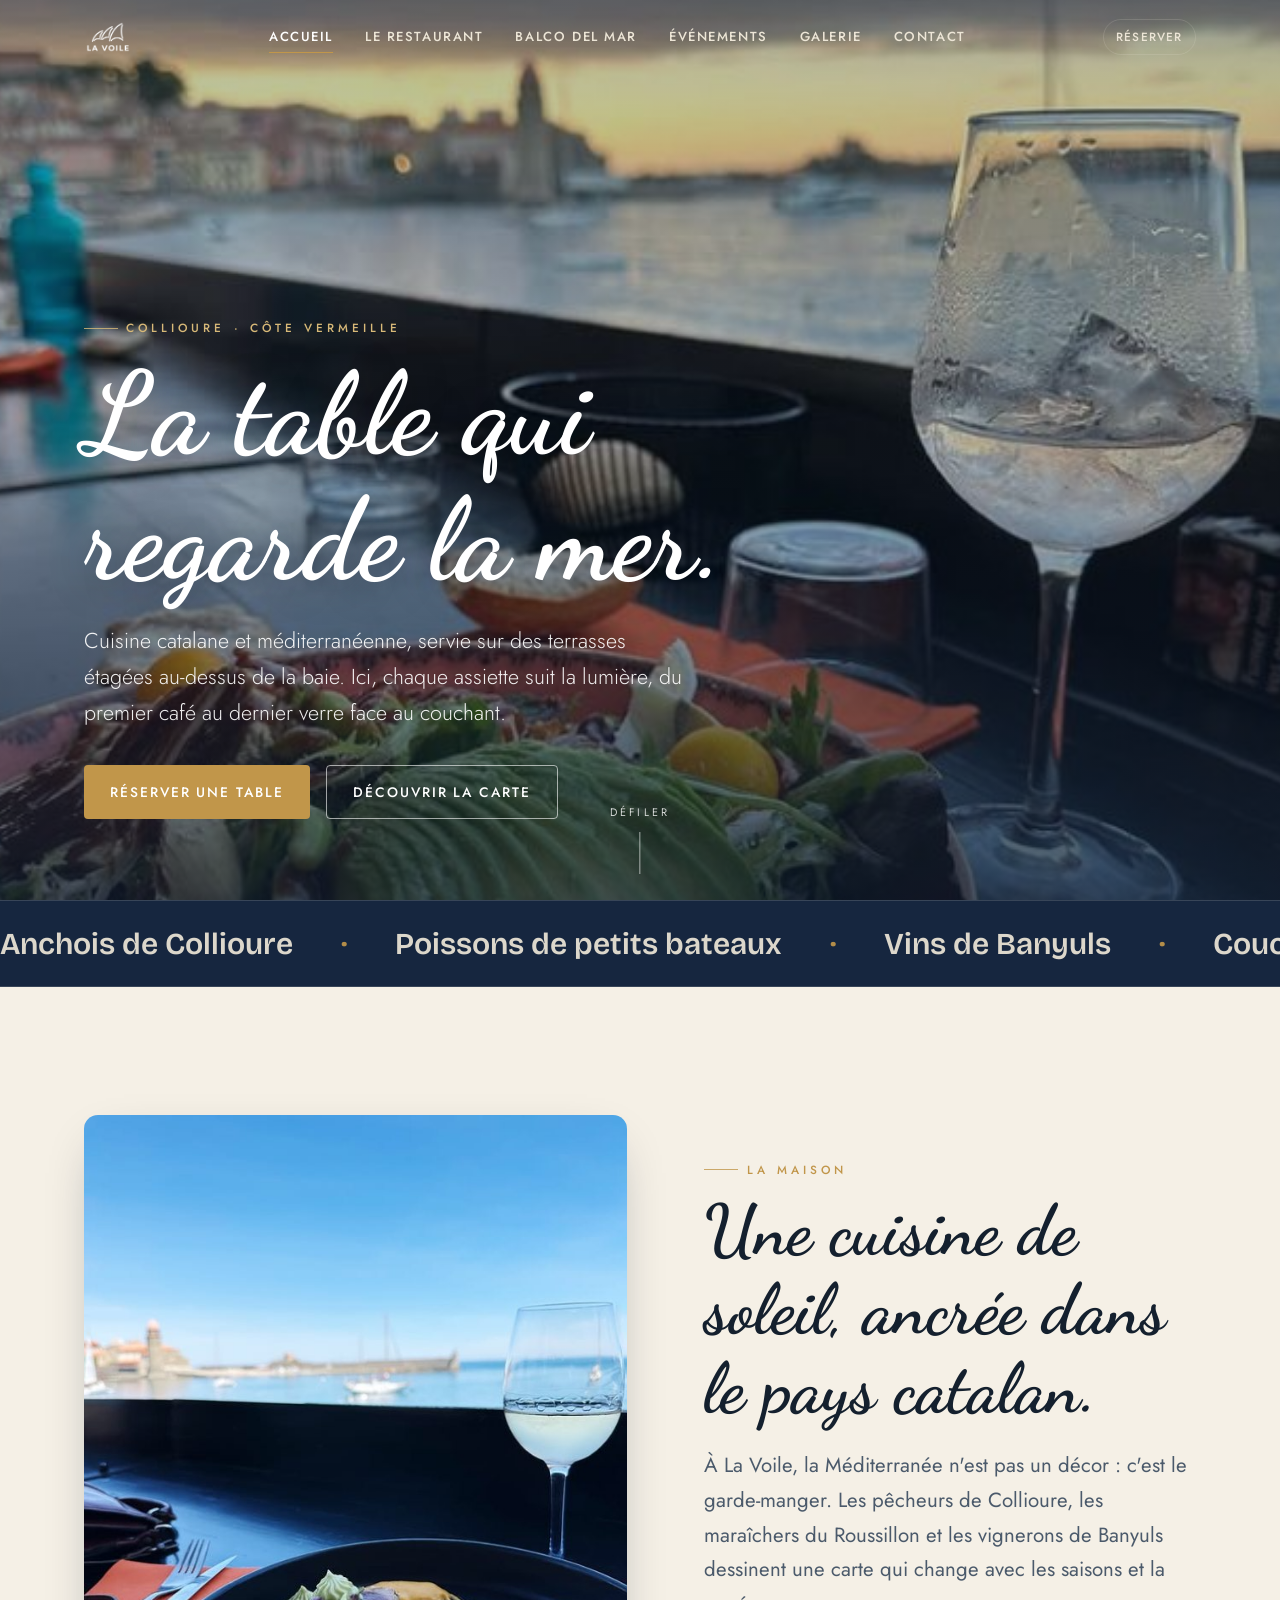
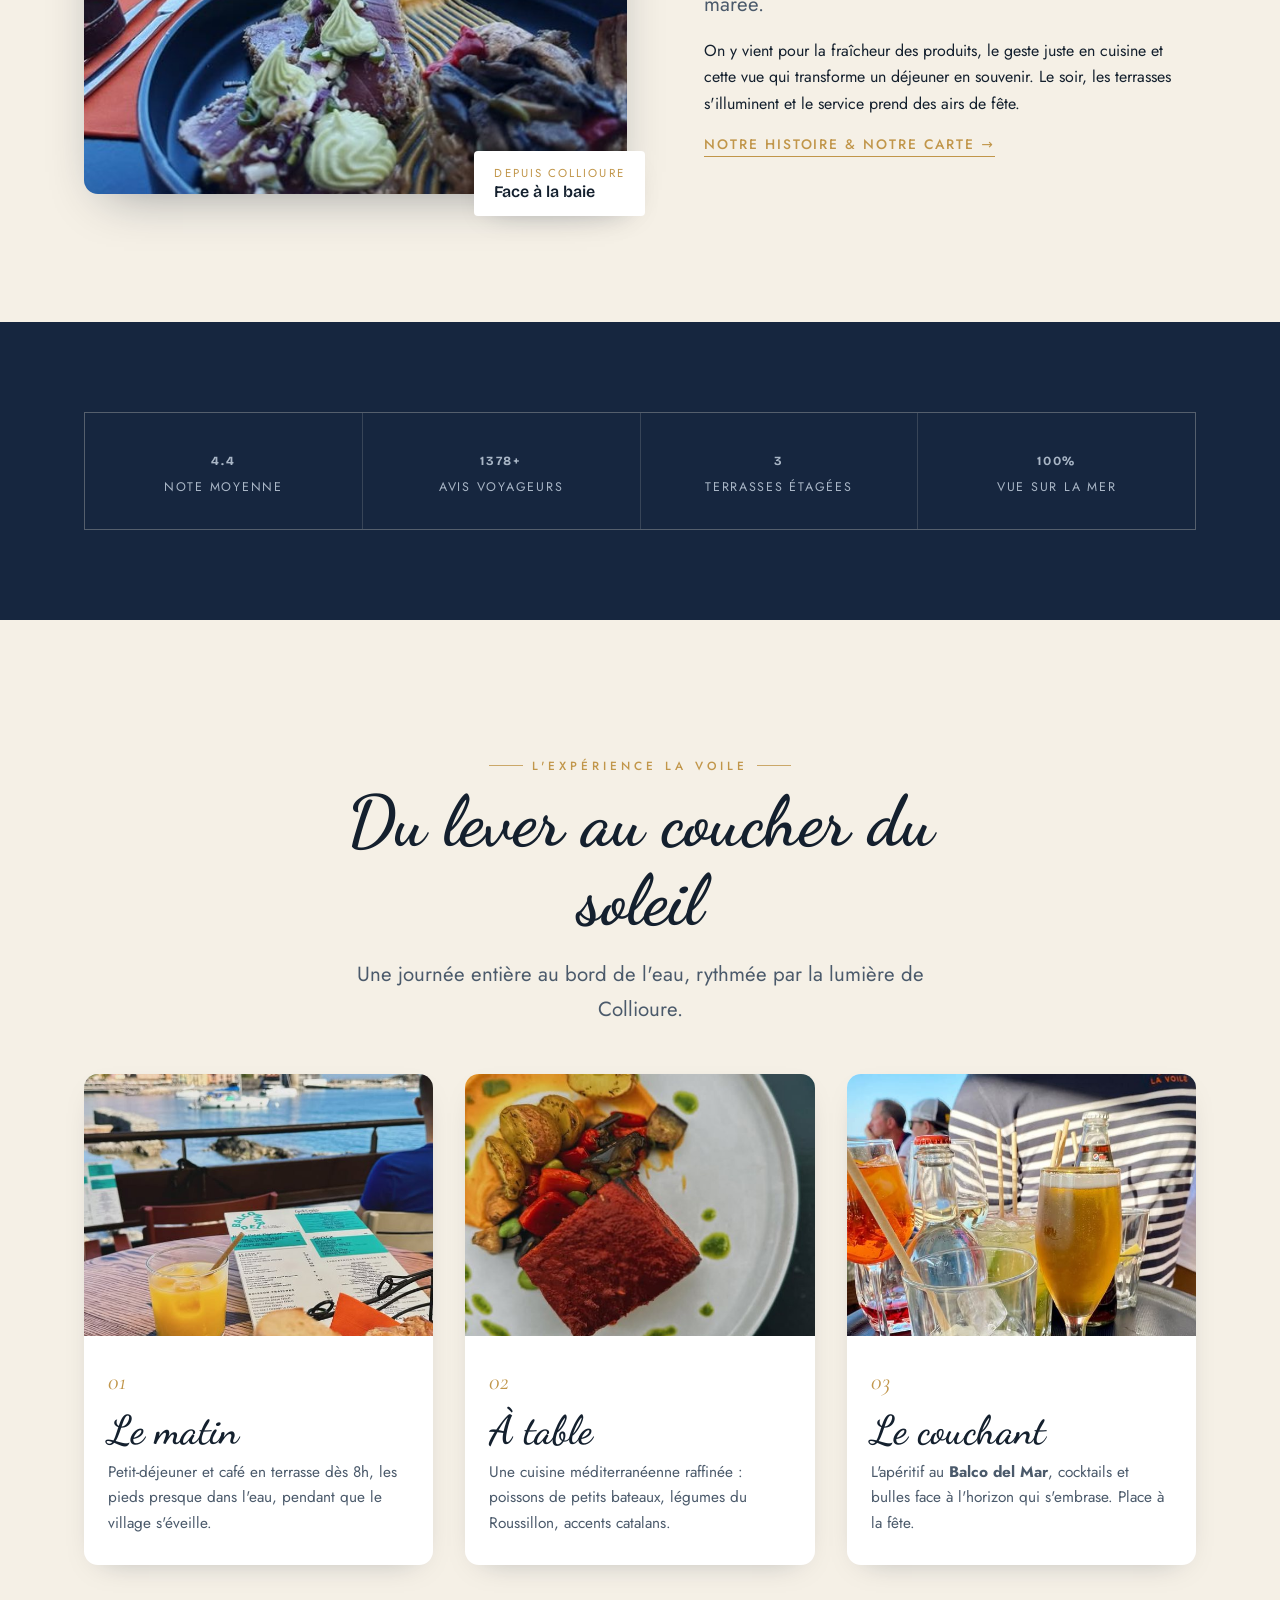
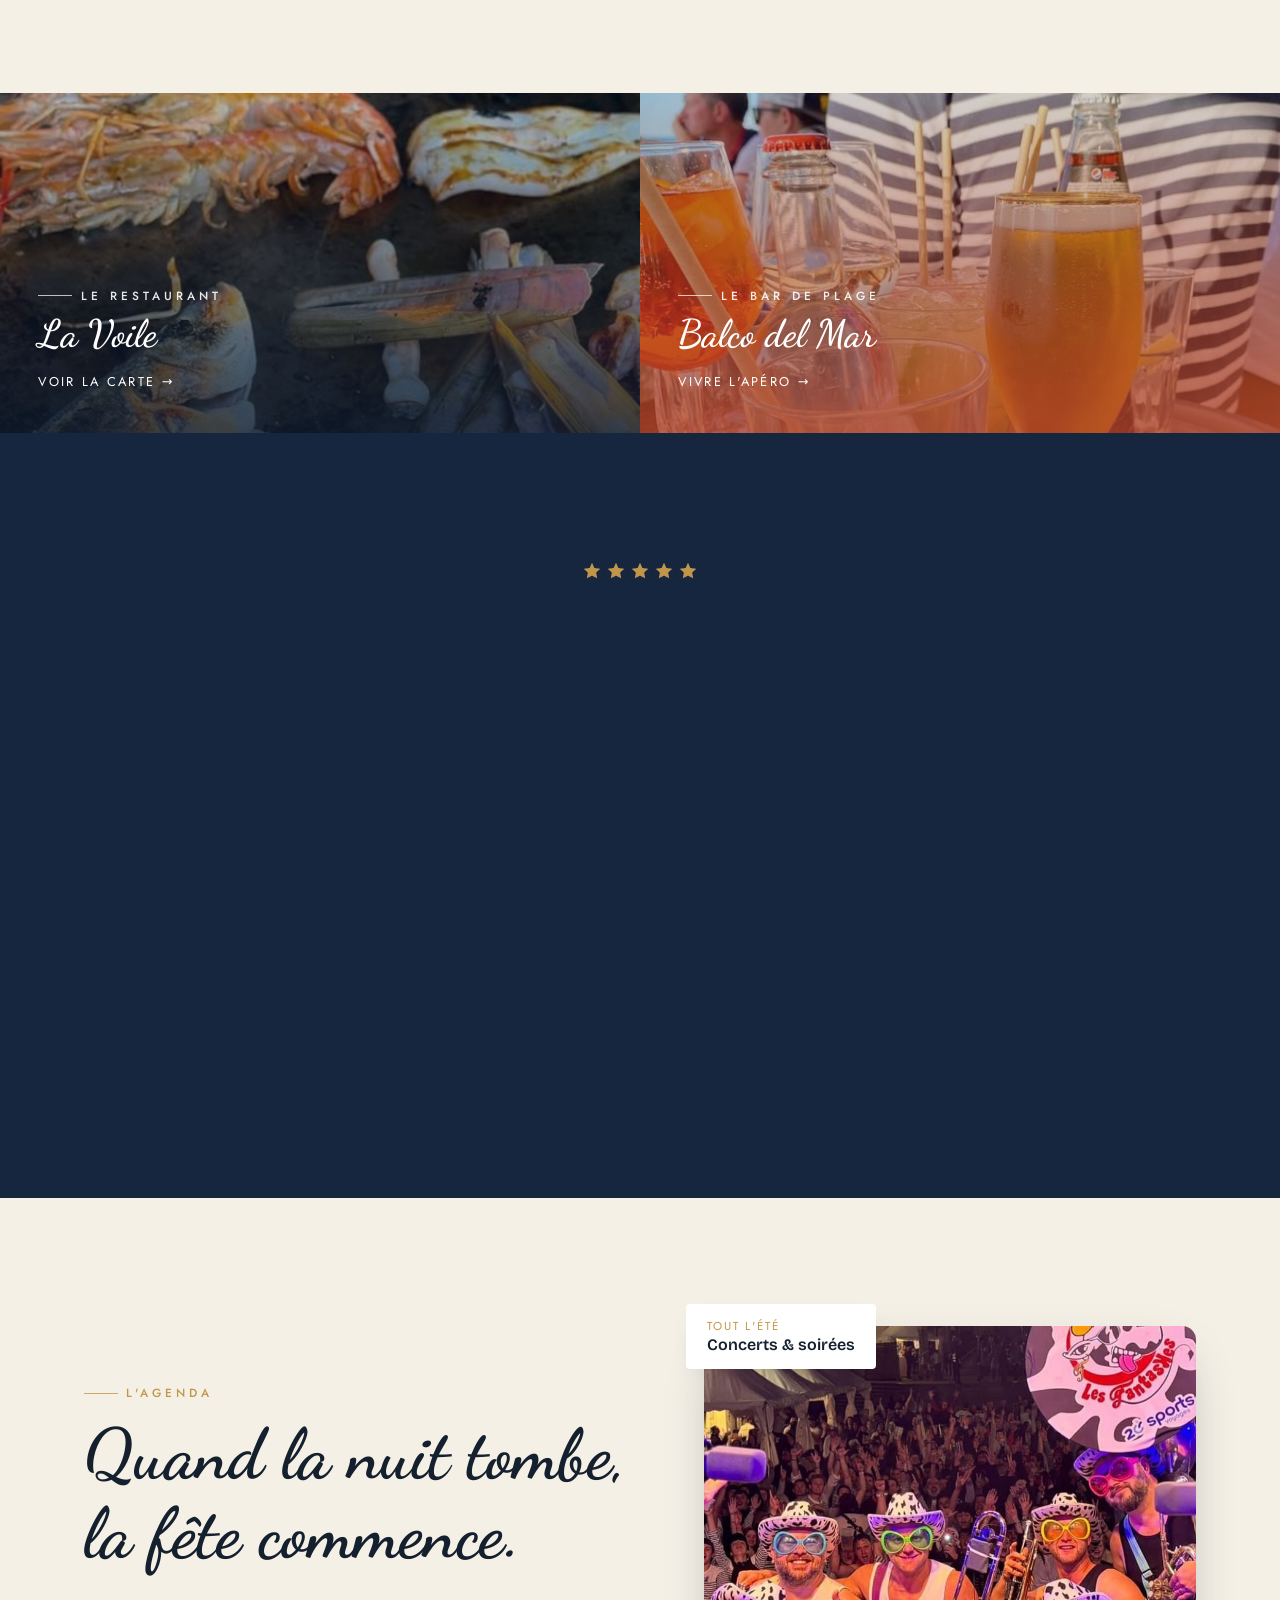
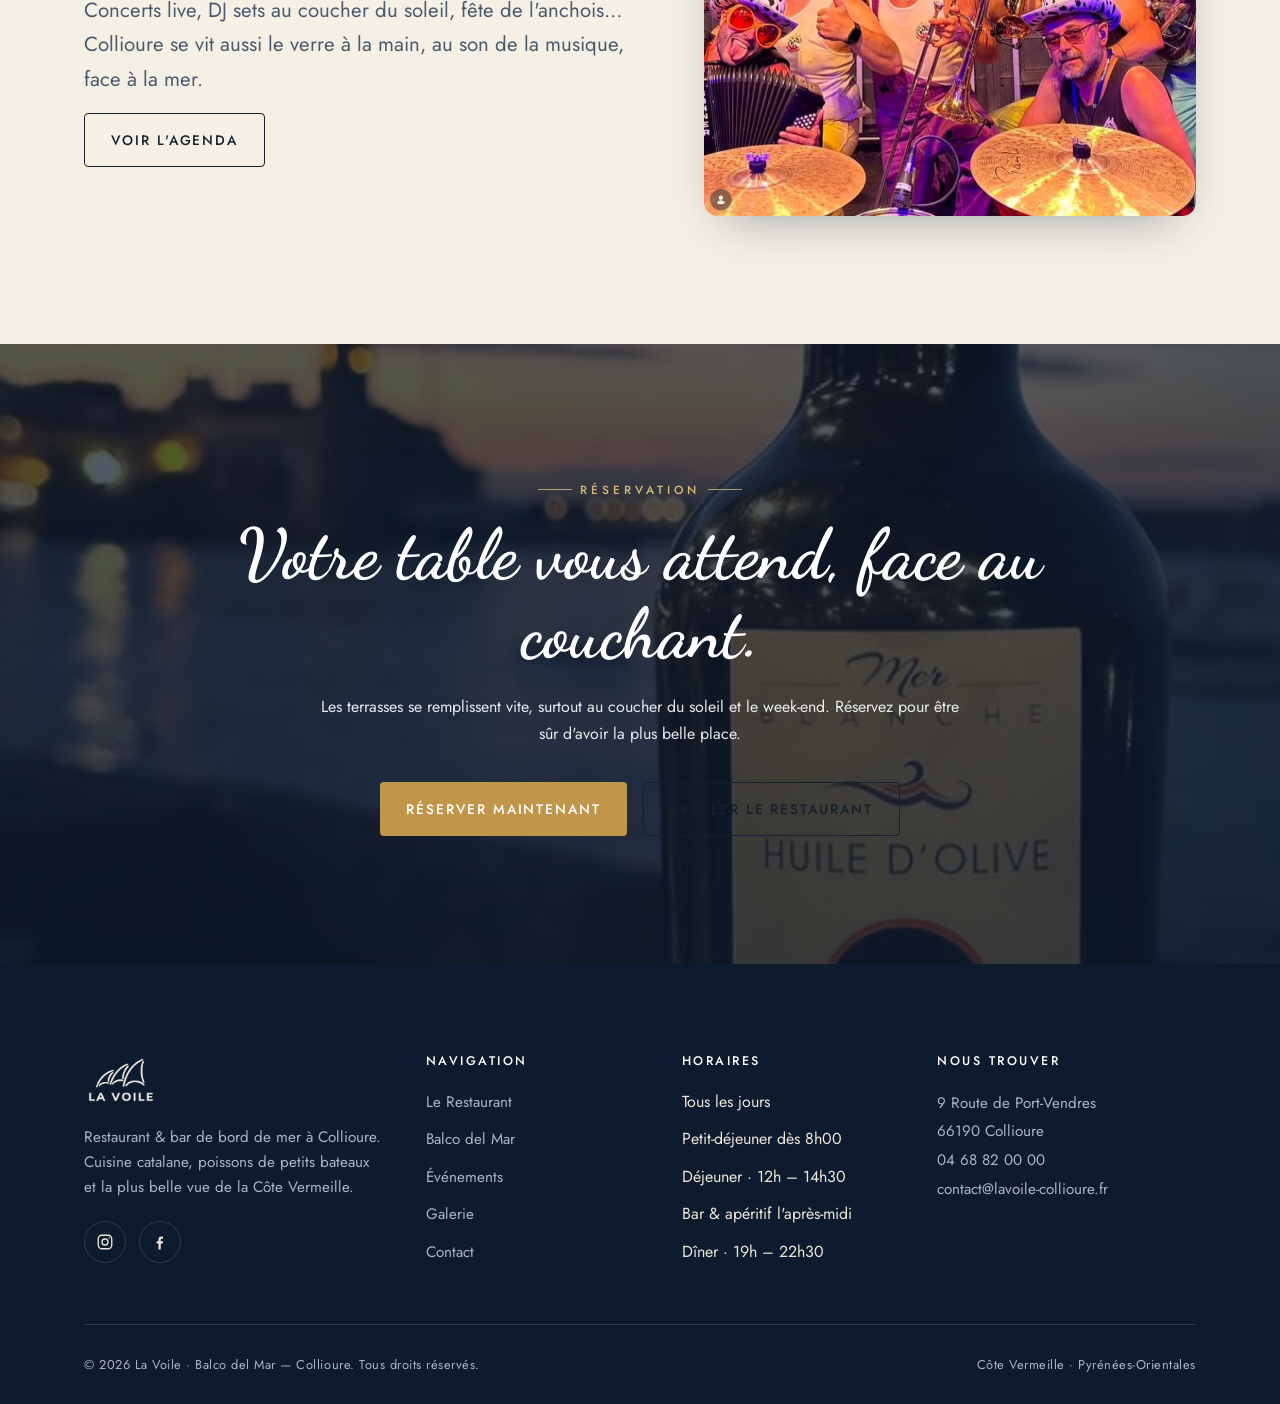
==== site/index.html @ 3c106463 "Site vitrine multipage La Voile & Balco del Mar (Collioure) 6 pages statiques (accueil, restaurant +" ====
<!DOCTYPE html>
<html lang="fr">
<head>
<meta charset="UTF-8">
<meta name="viewport" content="width=device-width, initial-scale=1">
<title>La Voile Collioure — Restaurant face à la Méditerranée | Côte Vermeille</title>
<meta name="description" content="La Voile, restaurant de bord de mer à Collioure. Cuisine catalane et méditerranéenne, poissons & fruits de mer, terrasses étagées face à la baie. Réservez votre table au coucher du soleil.">
<meta name="keywords" content="restaurant Collioure, La Voile Collioure, restaurant bord de mer Collioure, cuisine catalane, poisson Collioure, terrasse vue mer, Côte Vermeille">
<link rel="canonical" href="https://lavoile-collioure.fr/">
<meta name="theme-color" content="#16263F">
<link rel="icon" href="assets/favicon.svg" type="image/svg+xml">

<!-- Open Graph -->
<meta property="og:type" content="restaurant">
<meta property="og:locale" content="fr_FR">
<meta property="og:site_name" content="La Voile · Collioure">
<meta property="og:title" content="La Voile Collioure — Restaurant face à la Méditerranée">
<meta property="og:description" content="Cuisine catalane et méditerranéenne, terrasses étagées face à la baie de Collioure. Le bar Balco del Mar, du lever au coucher du soleil.">
<meta property="og:image" content="assets/img/coucher-soleil.jpg">
<meta name="twitter:card" content="summary_large_image">

<link rel="preconnect" href="https://fonts.googleapis.com">
<link rel="preconnect" href="https://fonts.gstatic.com" crossorigin>
<link rel="stylesheet" href="assets/css/styles.css">

<script type="application/ld+json">
{
  "@context":"https://schema.org",
  "@type":"Restaurant",
  "name":"La Voile",
  "image":"https://lavoile-collioure.fr/assets/img/coucher-soleil.jpg",
  "servesCuisine":["Catalane","Méditerranéenne","Poissons & fruits de mer"],
  "priceRange":"€€€",
  "address":{"@type":"PostalAddress","streetAddress":"9 Route de Port-Vendres","addressLocality":"Collioure","postalCode":"66190","addressCountry":"FR"},
  "geo":{"@type":"GeoCoordinates","latitude":42.5246,"longitude":3.0856},
  "url":"https://lavoile-collioure.fr/",
  "aggregateRating":{"@type":"AggregateRating","ratingValue":"4.4","reviewCount":"1378"},
  "acceptsReservations":"True"
}
</script>
</head>
<body>

<!-- ============ NAVBAR ============ -->
<header class="nav" id="nav">
  <div class="nav__inner">
    <a class="nav__brand" href="index.html" aria-label="La Voile — Accueil">
      <img src="assets/logo/lavoile-white.png" alt="La Voile Collioure">
    </a>
    <nav class="nav__menu" aria-label="Navigation principale">
      <div class="nav__links">
        <a href="index.html" aria-current="page">Accueil</a>
        <a href="restaurant.html">Le Restaurant</a>
        <a href="balco-del-mar.html">Balco del Mar</a>
        <a href="evenements.html">Événements</a>
        <a href="galerie.html">Galerie</a>
        <a href="contact.html">Contact</a>
      </div>
      <a class="nav__switch" href="contact.html">Réserver une table</a>
    </nav>
    <div class="nav__cta">
      <a class="nav__switch desktop-only" href="contact.html">Réserver</a>
      <button class="nav__burger" aria-label="Ouvrir le menu" aria-expanded="false" aria-controls="nav">
        <span></span><span></span><span></span>
      </button>
    </div>
  </div>
</header>

<main>

<!-- ============ HERO ============ -->
<section class="hero">
  <div class="hero__media">
    <img src="assets/img/coucher-soleil.jpg" alt="Table dressée face à la mer au coucher du soleil à La Voile, Collioure" fetchpriority="high">
  </div>
  <div class="hero__inner">
    <span class="overline hero__eyebrow">Collioure · Côte Vermeille</span>
    <h1>La table qui regarde&nbsp;la&nbsp;mer.</h1>
    <p class="hero__sub">Cuisine catalane et méditerranéenne, servie sur des terrasses étagées au-dessus de la baie. Ici, chaque assiette suit la lumière, du premier café au dernier verre face au couchant.</p>
    <div class="hero__actions">
      <a class="btn btn--primary" href="contact.html">Réserver une table</a>
      <a class="btn btn--ghost" href="restaurant.html">Découvrir la carte</a>
    </div>
  </div>
  <div class="hero__scroll" aria-hidden="true">Défiler<i></i></div>
</section>

<!-- ============ MARQUEE ============ -->
<div class="marquee marquee--deep" aria-hidden="true">
  <div class="marquee__track">
    <span>Anchois de Collioure</span><span>Poissons de petits bateaux</span><span>Vins de Banyuls</span><span>Coucher de soleil</span><span>Cuisine catalane</span>
    <span>Anchois de Collioure</span><span>Poissons de petits bateaux</span><span>Vins de Banyuls</span><span>Coucher de soleil</span><span>Cuisine catalane</span>
  </div>
</div>

<!-- ============ INTRO ============ -->
<section class="section">
  <div class="container split">
    <div class="split__media" data-reveal>
      <img src="assets/img/plat-vue-mer.jpg" alt="Assiette gastronomique servie en terrasse face au port de Collioure">
      <div class="tag tag--br"><small>Depuis Collioure</small>Face à la baie</div>
    </div>
    <div class="split__body" data-reveal>
      <span class="overline">La maison</span>
      <h2>Une cuisine de soleil, ancrée dans le pays catalan.</h2>
      <p class="lead">À La Voile, la Méditerranée n'est pas un décor : c'est le garde-manger. Les pêcheurs de Collioure, les maraîchers du Roussillon et les vignerons de Banyuls dessinent une carte qui change avec les saisons et la marée.</p>
      <p>On y vient pour la fraîcheur des produits, le geste juste en cuisine et cette vue qui transforme un déjeuner en souvenir. Le soir, les terrasses s'illuminent et le service prend des airs de fête.</p>
      <a class="btn btn--link mt-s" href="restaurant.html">Notre histoire &amp; notre carte →</a>
    </div>
  </div>
</section>

<!-- ============ STATS ============ -->
<section class="section section--deep" style="padding-block:clamp(48px,7vw,90px)">
  <div class="container">
    <div class="stats">
      <div class="stat" data-reveal><b><span data-count="4.4" data-suffix="">4.4</span></b><span>Note moyenne</span></div>
      <div class="stat" data-reveal="2"><b><span data-count="1378" data-suffix="+">0</span></b><span>Avis voyageurs</span></div>
      <div class="stat" data-reveal="3"><b><span data-count="3" data-suffix="">0</span></b><span>Terrasses étagées</span></div>
      <div class="stat" data-reveal="4"><b><span data-count="100" data-suffix="%">0</span></b><span>Vue sur la mer</span></div>
    </div>
  </div>
</section>

<!-- ============ EXPÉRIENCE ============ -->
<section class="section">
  <div class="container">
    <div class="section-head center" data-reveal>
      <span class="overline center">L'expérience La Voile</span>
      <h2>Du lever au coucher du soleil</h2>
      <p class="lead" style="margin-inline:auto">Une journée entière au bord de l'eau, rythmée par la lumière de Collioure.</p>
    </div>
    <div class="grid-3 mt-l">
      <article class="card" data-reveal>
        <div class="card__media"><img src="assets/img/matin-port.jpg" alt="Petit-déjeuner face au port de Collioure" loading="lazy"></div>
        <div class="card__body"><span class="card__num">01</span><h3>Le matin</h3><p>Petit-déjeuner et café en terrasse dès 8h, les pieds presque dans l'eau, pendant que le village s'éveille.</p></div>
      </article>
      <article class="card" data-reveal="2">
        <div class="card__media"><img src="assets/img/plat-signature.jpg" alt="Plat signature de La Voile, dressage gastronomique" loading="lazy"></div>
        <div class="card__body"><span class="card__num">02</span><h3>À table</h3><p>Une cuisine méditerranéenne raffinée : poissons de petits bateaux, légumes du Roussillon, accents catalans.</p></div>
      </article>
      <article class="card" data-reveal="3">
        <div class="card__media"><img src="assets/img/bar-apero.jpg" alt="Apéritif et cocktails au Balco del Mar à Collioure" loading="lazy"></div>
        <div class="card__body"><span class="card__num">03</span><h3>Le couchant</h3><p>L'apéritif au <strong>Balco del Mar</strong>, cocktails et bulles face à l'horizon qui s'embrase. Place à la fête.</p></div>
      </article>
    </div>
  </div>
</section>

<!-- ============ CROSSLINK ============ -->
<section class="crosslink" aria-label="Nos deux univers">
  <a href="restaurant.html" data-reveal>
    <img src="assets/img/poisson-grille.jpg" alt="Poissons grillés à La Voile">
    <div class="cl-body">
      <span class="overline">Le restaurant</span>
      <h3>La Voile</h3>
      <span class="go">Voir la carte →</span>
    </div>
  </a>
  <a href="balco-del-mar.html" class="balco" data-reveal="2">
    <img src="assets/img/bar-apero.jpg" alt="Le bar Balco del Mar à Collioure">
    <div class="cl-body">
      <span class="overline">Le bar de plage</span>
      <h3>Balco del Mar</h3>
      <span class="go">Vivre l'apéro →</span>
    </div>
  </a>
</section>

<!-- ============ AVIS ============ -->
<section class="section section--deep">
  <div class="container">
    <div class="stars" aria-hidden="true">
      <svg viewBox="0 0 24 24" fill="currentColor"><path d="M12 2l2.9 6.3L22 9.2l-5 4.7 1.2 6.9L12 17.6 5.8 20.8 7 13.9l-5-4.7 7.1-.9z"/></svg>
      <svg viewBox="0 0 24 24" fill="currentColor"><path d="M12 2l2.9 6.3L22 9.2l-5 4.7 1.2 6.9L12 17.6 5.8 20.8 7 13.9l-5-4.7 7.1-.9z"/></svg>
      <svg viewBox="0 0 24 24" fill="currentColor"><path d="M12 2l2.9 6.3L22 9.2l-5 4.7 1.2 6.9L12 17.6 5.8 20.8 7 13.9l-5-4.7 7.1-.9z"/></svg>
      <svg viewBox="0 0 24 24" fill="currentColor"><path d="M12 2l2.9 6.3L22 9.2l-5 4.7 1.2 6.9L12 17.6 5.8 20.8 7 13.9l-5-4.7 7.1-.9z"/></svg>
      <svg viewBox="0 0 24 24" fill="currentColor"><path d="M12 2l2.9 6.3L22 9.2l-5 4.7 1.2 6.9L12 17.6 5.8 20.8 7 13.9l-5-4.7 7.1-.9z"/></svg>
    </div>
    <blockquote class="quote" data-reveal>
      <p>« L'une des plus belles vues de Collioure, et une assiette à la hauteur du panorama. »</p>
      <cite>Avis voyageurs · 4,4 / 5</cite>
    </blockquote>
  </div>
</section>

<!-- ============ ÉVÉNEMENTS TEASER ============ -->
<section class="section">
  <div class="container split split--reverse">
    <div class="split__media" data-reveal>
      <img src="assets/img/concert.jpg" alt="Concert et soirée festive à La Voile, Collioure">
      <div class="tag tag--tl"><small>Tout l'été</small>Concerts &amp; soirées</div>
    </div>
    <div class="split__body" data-reveal>
      <span class="overline">L'agenda</span>
      <h2>Quand la nuit tombe, la fête commence.</h2>
      <p class="lead">Concerts live, DJ sets au coucher du soleil, fête de l'anchois… Collioure se vit aussi le verre à la main, au son de la musique, face à la mer.</p>
      <a class="btn btn--ghost mt-s" href="evenements.html">Voir l'agenda</a>
    </div>
  </div>
</section>

<!-- ============ CTA BAND ============ -->
<section class="section cta-band">
  <div class="cta-band__media"><img src="assets/img/huile-olive.jpg" alt="Coucher de soleil sur Collioure"></div>
  <div class="container">
    <span class="overline center" style="color:var(--gold-soft)">Réservation</span>
    <h2>Votre table vous attend, face au couchant.</h2>
    <p>Les terrasses se remplissent vite, surtout au coucher du soleil et le week-end. Réservez pour être sûr d'avoir la plus belle place.</p>
    <div class="hero__actions">
      <a class="btn btn--primary" href="contact.html">Réserver maintenant</a>
      <a class="btn btn--ghost" href="tel:+33468820000">Appeler le restaurant</a>
    </div>
  </div>
</section>

</main>

<!-- ============ FOOTER ============ -->
<footer class="footer">
  <div class="container">
    <div class="footer__top">
      <div class="footer__brand">
        <img src="assets/logo/lavoile-cream.png" alt="La Voile Collioure">
        <p>Restaurant &amp; bar de bord de mer à Collioure. Cuisine catalane, poissons de petits bateaux et la plus belle vue de la Côte Vermeille.</p>
        <div class="footer__social">
          <a href="https://www.instagram.com/lavoilebdm/" target="_blank" rel="noopener" aria-label="Instagram">
            <svg viewBox="0 0 24 24" fill="none" stroke="currentColor" stroke-width="1.8"><rect x="3" y="3" width="18" height="18" rx="5"/><circle cx="12" cy="12" r="4"/><circle cx="17.5" cy="6.5" r="1" fill="currentColor" stroke="none"/></svg>
          </a>
          <a href="https://www.facebook.com/lavoileduneptune/" target="_blank" rel="noopener" aria-label="Facebook">
            <svg viewBox="0 0 24 24" fill="currentColor"><path d="M13 22v-8h2.7l.4-3H13V9c0-.9.3-1.5 1.6-1.5H16V4.9c-.3 0-1.2-.1-2.3-.1-2.3 0-3.7 1.4-3.7 3.9V11H7.5v3H10v8z"/></svg>
          </a>
        </div>
      </div>
      <div>
        <h4>Navigation</h4>
        <ul>
          <li><a href="restaurant.html">Le Restaurant</a></li>
          <li><a href="balco-del-mar.html">Balco del Mar</a></li>
          <li><a href="evenements.html">Événements</a></li>
          <li><a href="galerie.html">Galerie</a></li>
          <li><a href="contact.html">Contact</a></li>
        </ul>
      </div>
      <div>
        <h4>Horaires</h4>
        <ul>
          <li>Tous les jours</li>
          <li>Petit-déjeuner dès 8h00</li>
          <li>Déjeuner · 12h – 14h30</li>
          <li>Bar &amp; apéritif l'après-midi</li>
          <li>Dîner · 19h – 22h30</li>
        </ul>
      </div>
      <div>
        <h4>Nous trouver</h4>
        <address>
          9 Route de Port-Vendres<br>66190 Collioure<br>
          <a href="tel:+33468820000">04 68 82 00 00</a><br>
          <a href="mailto:contact@lavoile-collioure.fr">contact@lavoile-collioure.fr</a>
        </address>
      </div>
    </div>
    <div class="footer__bottom">
      <span>© <span data-year>2026</span> La Voile · Balco del Mar — Collioure. Tous droits réservés.</span>
      <span>Côte Vermeille · Pyrénées-Orientales</span>
    </div>
  </div>
</footer>

<script src="assets/js/main.js" defer></script>
</body>
</html>
---- site/assets/css/styles.css ----
/* =====================================================================
   LA VOILE · BALCO DEL MAR — Collioure
   Système de design partagé — deux univers cohérents
   ===================================================================== */

@import url('https://fonts.googleapis.com/css2?family=Bricolage+Grotesque:opsz,wght@12..96,500;12..96,600;12..96,700&family=Cormorant+Garamond:ital,wght@0,500;0,600;1,500;1,600&family=Dancing+Script:wght@500;600;700&family=Jost:wght@300;400;500;600&family=Kaushan+Script&display=swap');

/* ---------- Tokens : LA VOILE (par défaut, restaurant) ---------- */
:root{
  --navy-900:#0E1B2E;
  --navy-800:#13243B;
  --navy:#16263F;
  --navy-700:#1E3357;
  --sea:#3E6E8E;
  --cream:#F5F0E6;
  --cream-2:#EFE7D6;
  --sand:#E3D6BD;
  --gold:#C1964A;
  --gold-soft:#D8B978;
  --ink:#14202E;

  /* rôles sémantiques */
  --bg:var(--cream);
  --bg-deep:var(--navy);
  --surface:#FFFFFF;
  --text:var(--ink);
  --text-soft:#4B5A6B;
  --text-on-deep:#EDE6D7;
  --text-on-deep-soft:#A9B6C6;
  --accent:var(--gold);
  --accent-2:var(--sea);
  --line:rgba(20,32,46,.14);
  --line-on-deep:rgba(237,230,215,.16);

  --hero-overlay:linear-gradient(180deg,rgba(14,27,46,.30) 0%,rgba(14,27,46,.18) 35%,rgba(14,27,46,.72) 100%);

  /* type */
  --display:'Bricolage Grotesque',system-ui,sans-serif;
  --serif:'Cormorant Garamond',Georgia,serif;
  --sans:'Jost',system-ui,sans-serif;
  --heading:'Dancing Script','Segoe Script',cursive; /* titres manuscrits — La Voile */

  /* layout */
  --maxw:1240px;
  --gut:clamp(20px,5vw,64px);
  --radius:4px;
  --radius-lg:14px;
  --shadow:0 18px 50px -22px rgba(14,27,46,.45);
  --shadow-soft:0 10px 30px -18px rgba(14,27,46,.35);
  --ease:cubic-bezier(.22,.61,.36,1);
  --nav-h:74px;
}

/* ---------- Tokens : BALCO DEL MAR (bar, festif) ---------- */
[data-univers="balco"]{
  --plum-900:#1F1224;
  --plum:#2B1A30;
  --plum-700:#3A2140;
  --terra:#B0432A;
  --coral:#E07A4B;
  --amber:#F2A65A;
  --vermilion:#D7402B;
  --teal:#1F5C5C;
  --bal-cream:#F6ECDD;

  --bg:var(--bal-cream);
  --bg-deep:var(--plum);
  --surface:#FFFFFF;
  --text:#2A1A20;
  --text-soft:#6E4D45;
  --text-on-deep:#F6E7D6;
  --text-on-deep-soft:#D9B49E;
  --accent:var(--vermilion);
  --accent-2:var(--amber);
  --line:rgba(42,26,32,.14);
  --line-on-deep:rgba(246,231,214,.18);
  --hero-overlay:linear-gradient(180deg,rgba(31,18,36,.22) 0%,rgba(176,67,42,.20) 45%,rgba(31,18,36,.80) 100%);
  --shadow:0 18px 50px -22px rgba(31,18,36,.5);
  --gold:var(--amber);
  --heading:'Kaushan Script','Segoe Script',cursive; /* titres manuscrits festifs — Balco del Mar */
}

/* ---------- Reset ---------- */
*,*::before,*::after{box-sizing:border-box;margin:0;padding:0}
html{scroll-behavior:smooth;-webkit-text-size-adjust:100%}
@media (prefers-reduced-motion:reduce){html{scroll-behavior:auto}}
body{
  font-family:var(--sans);
  font-weight:400;
  color:var(--text);
  background:var(--bg);
  line-height:1.65;
  font-size:16px;
  overflow-x:clip; /* empêche le débordement horizontal sans transformer le body en conteneur de scroll */
  -webkit-font-smoothing:antialiased;
  text-rendering:optimizeLegibility;
}
img{display:block;max-width:100%;height:auto}
a{color:inherit;text-decoration:none}
button{font:inherit;cursor:pointer;border:none;background:none;color:inherit}
ul{list-style:none}
:focus-visible{outline:2.5px solid var(--accent);outline-offset:3px;border-radius:3px}

/* ---------- Typographie ---------- */
h1,h2,h3,h4{color:var(--text)}
/* Titres manuscrits — La Voile (Dancing Script) / Balco (Kaushan Script) */
h1,h2,h3{font-family:var(--heading);font-weight:700;line-height:1.1;letter-spacing:0}
h1{font-size:clamp(3.1rem,9vw,7.2rem)}
h2{font-size:clamp(2.4rem,6vw,4.4rem);line-height:1.12}
h3{font-size:clamp(1.7rem,3.2vw,2.5rem);font-weight:600}
/* Sous-titres / noms de plats : typo nette pour la lisibilité */
h4{font-family:var(--display);font-weight:600;letter-spacing:0;line-height:1.25;font-size:1.12rem}
p{max-width:64ch}
.serif{font-family:var(--serif);font-style:italic;font-weight:500}

.overline{
  font-family:var(--sans);font-weight:500;font-size:.74rem;
  letter-spacing:.34em;text-transform:uppercase;color:var(--accent);
  display:inline-flex;align-items:center;gap:.7em;
}
.overline::before{content:"";width:34px;height:1px;background:currentColor;opacity:.8}
.overline.center::after{content:"";width:34px;height:1px;background:currentColor;opacity:.8}
.overline.center{justify-content:center}

.lead{font-size:clamp(1.05rem,1.6vw,1.3rem);color:var(--text-soft);line-height:1.7;max-width:60ch}

/* ---------- Layout ---------- */
.container{max-width:var(--maxw);margin-inline:auto;padding-inline:var(--gut)}
.section{padding-block:clamp(64px,10vw,140px)}
.section--deep{background:var(--bg-deep);color:var(--text-on-deep)}
.section--deep h1,.section--deep h2,.section--deep h3,.section--deep h4{color:var(--text-on-deep)}
.section--deep .lead{color:var(--text-on-deep-soft)}
.section-head{max-width:62ch}
.section-head.center{margin-inline:auto;text-align:center}
.section-head h2{margin:.5rem 0 1rem}

/* ---------- Boutons ---------- */
.btn{
  display:inline-flex;align-items:center;gap:.6em;
  font-family:var(--sans);font-weight:500;font-size:.86rem;
  letter-spacing:.14em;text-transform:uppercase;
  padding:1.05em 1.9em;border-radius:var(--radius);
  transition:transform .35s var(--ease),background .35s var(--ease),color .35s var(--ease),box-shadow .35s var(--ease);
  min-height:48px;position:relative;
}
.btn svg{width:1.05em;height:1.05em}
.btn--primary{background:var(--accent);color:#fff}
[data-univers="balco"] .btn--primary{color:#fff}
.btn--primary:hover{transform:translateY(-3px);box-shadow:var(--shadow-soft)}
.btn--ghost{border:1px solid currentColor;color:var(--text)}
.btn--ghost:hover{background:var(--text);color:var(--bg)}
.btn--on-deep{border:1px solid var(--line-on-deep);color:var(--text-on-deep)}
.btn--on-deep:hover{background:var(--accent);border-color:var(--accent);color:#fff;transform:translateY(-3px)}
.btn--link{padding:0;min-height:0;border-bottom:1px solid currentColor;border-radius:0;color:var(--accent)}
.btn--link:hover{gap:1em}

/* =====================================================================
   NAVBAR
   ===================================================================== */
.nav{
  position:fixed;inset:0 0 auto 0;z-index:100;height:var(--nav-h);
  display:flex;align-items:center;
  transition:background .4s var(--ease),box-shadow .4s var(--ease),height .4s var(--ease);
}
.nav__inner{width:100%;max-width:var(--maxw);margin-inline:auto;padding-inline:var(--gut);
  display:flex;align-items:center;justify-content:space-between;gap:1rem}
.nav__brand{display:flex;align-items:center;gap:.7rem}
.nav__brand img{height:34px;width:auto;transition:height .4s var(--ease)}
.nav__links{display:flex;align-items:center;gap:2rem}
.nav__links a{
  font-size:.82rem;letter-spacing:.12em;text-transform:uppercase;font-weight:500;
  color:var(--text-on-deep);position:relative;padding:.4em 0;transition:color .3s;
}
.nav__links a::after{content:"";position:absolute;left:0;bottom:0;height:1.5px;width:0;background:var(--accent);transition:width .35s var(--ease)}
.nav__links a:hover::after,.nav__links a[aria-current="page"]::after{width:100%}
.nav__links a[aria-current="page"]{color:#fff}
/* le bouton réserver à l'intérieur du menu n'est destiné qu'au mobile */
.nav__menu > .nav__switch{display:none}
.nav__cta{display:flex;align-items:center;gap:1.2rem}
.nav__switch{
  font-size:.74rem;letter-spacing:.1em;text-transform:uppercase;font-weight:500;
  border:1px solid var(--line-on-deep);padding:.6em 1.05em;border-radius:40px;color:var(--text-on-deep);
  transition:all .35s var(--ease);white-space:nowrap;
}
.nav__switch:hover{background:var(--accent);border-color:var(--accent);color:#fff}

/* état "scrolled" */
.nav.is-solid{height:64px;background:var(--bg-deep);box-shadow:0 10px 30px -20px rgba(0,0,0,.6)}
.nav.is-solid .nav__brand img{height:30px}

/* burger */
.nav__burger{display:none;width:46px;height:46px;flex-direction:column;justify-content:center;gap:5px;align-items:center}
.nav__burger span{display:block;width:24px;height:2px;background:var(--text-on-deep);transition:.35s var(--ease)}
.nav.is-open .nav__burger span:nth-child(1){transform:translateY(7px) rotate(45deg)}
.nav.is-open .nav__burger span:nth-child(2){opacity:0}
.nav.is-open .nav__burger span:nth-child(3){transform:translateY(-7px) rotate(-45deg)}

@media (max-width:920px){
  .nav__switch.desktop-only{display:none}
  .nav__burger{display:flex}
  .nav__menu{
    position:fixed;inset:0;z-index:99;background:var(--bg-deep);
    display:flex;flex-direction:column;justify-content:center;align-items:center;gap:1.6rem;
    opacity:0;visibility:hidden;transition:opacity .4s var(--ease),visibility .4s;
    padding:var(--nav-h) var(--gut) 0;
  }
  .nav.is-open .nav__menu{opacity:1;visibility:visible}
  .nav__menu .nav__links{display:flex;flex-direction:column;gap:1.6rem;text-align:center}
  .nav__menu .nav__links a{font-size:1.5rem;font-family:var(--display);letter-spacing:0;text-transform:none}
  .nav__menu .nav__switch{display:inline-block;margin-top:1rem;font-size:.9rem}
}

/* =====================================================================
   HERO
   ===================================================================== */
.hero{position:relative;min-height:100svh;display:flex;align-items:flex-end;overflow:hidden;color:#fff}
.hero__media{position:absolute;inset:0;z-index:-2}
.hero__media img{width:100%;height:100%;object-fit:cover;object-position:center 40%}
.hero__media::after{content:"";position:absolute;inset:0;background:var(--hero-overlay)}
.hero__inner{width:100%;max-width:var(--maxw);margin-inline:auto;padding:0 var(--gut) clamp(48px,9vh,110px)}
.hero__eyebrow{color:var(--gold-soft,#fff)}
[data-univers="balco"] .hero__eyebrow{color:var(--amber)}
.hero h1{color:#fff;max-width:16ch;margin:.8rem 0 1.2rem;text-shadow:0 4px 40px rgba(0,0,0,.35)}
.hero__sub{font-size:clamp(1.05rem,1.7vw,1.35rem);max-width:46ch;color:rgba(255,255,255,.92);font-weight:300}
.hero__actions{display:flex;flex-wrap:wrap;gap:1rem;margin-top:2.2rem}
.hero .btn--ghost{color:#fff;border-color:rgba(255,255,255,.6)}
.hero .btn--ghost:hover{background:#fff;color:var(--ink)}
.hero__scroll{position:absolute;left:50%;bottom:26px;transform:translateX(-50%);z-index:2;
  font-size:.68rem;letter-spacing:.28em;text-transform:uppercase;color:rgba(255,255,255,.8);
  display:flex;flex-direction:column;align-items:center;gap:.6rem}
.hero__scroll i{display:block;width:1px;height:42px;background:rgba(255,255,255,.6);position:relative;overflow:hidden}
.hero__scroll i::after{content:"";position:absolute;top:-50%;left:0;width:100%;height:50%;background:#fff;animation:scrolldot 1.9s var(--ease) infinite}
@keyframes scrolldot{0%{top:-50%}60%,100%{top:100%}}

/* mini hero (pages internes) */
.subhero{position:relative;min-height:62vh;display:flex;align-items:flex-end;color:#fff;overflow:hidden}
.subhero__media{position:absolute;inset:0;z-index:-2}
.subhero__media img{width:100%;height:100%;object-fit:cover}
.subhero__media::after{content:"";position:absolute;inset:0;background:var(--hero-overlay)}
.subhero__inner{width:100%;max-width:var(--maxw);margin-inline:auto;padding:0 var(--gut) clamp(40px,7vh,80px)}
.subhero h1{color:#fff;margin:.6rem 0 .4rem}
.subhero p{color:rgba(255,255,255,.9);max-width:54ch}
.breadcrumb{font-size:.74rem;letter-spacing:.18em;text-transform:uppercase;color:rgba(255,255,255,.75);margin-bottom:.4rem}
.breadcrumb a:hover{color:#fff}

/* =====================================================================
   MARQUEE
   ===================================================================== */
.marquee{overflow:hidden;border-block:1px solid var(--line);padding-block:1.1rem;background:var(--bg)}
.marquee--deep{background:var(--bg-deep);border-color:var(--line-on-deep)}
.marquee__track{display:flex;gap:3rem;width:max-content;animation:marquee 32s linear infinite}
.marquee--deep .marquee__track{color:var(--text-on-deep)}
.marquee:hover .marquee__track{animation-play-state:paused}
.marquee__track span{font-family:var(--display);font-weight:600;font-size:clamp(1.2rem,2.4vw,1.9rem);display:inline-flex;align-items:center;gap:3rem;white-space:nowrap;opacity:.92}
.marquee__track span::after{content:"·";color:var(--accent)}
@keyframes marquee{to{transform:translateX(-50%)}}
@media (prefers-reduced-motion:reduce){.marquee__track{animation:none}}

/* =====================================================================
   INTRO / SPLIT
   ===================================================================== */
.split{display:grid;grid-template-columns:1.05fr .95fr;gap:clamp(2rem,6vw,6rem);align-items:center}
/* rythme vertical des titres dans les blocs de contenu (évite le H2 collé au texte) */
.split__body .overline,.poster-feature .overline{margin-bottom:.3rem}
.split__body h2,.poster-feature h2{margin:.5rem 0 1.2rem}
.split__body p + p{margin-top:1rem}
.split--reverse .split__media{order:2}
.split__media{position:relative}
.split__media img{width:100%;border-radius:var(--radius-lg);box-shadow:var(--shadow)}
.split__media .tag{
  position:absolute;background:var(--surface);color:var(--text);
  padding:1rem 1.3rem;border-radius:var(--radius);box-shadow:var(--shadow-soft);
  font-family:var(--display);font-weight:600;line-height:1.1;
}
.split__media .tag small{display:block;font-family:var(--sans);font-weight:400;font-size:.72rem;letter-spacing:.18em;text-transform:uppercase;color:var(--accent);margin-bottom:.2rem}
.split__media .tag--br{right:-18px;bottom:-22px}
.split__media .tag--tl{left:-18px;top:-22px}
@media (max-width:820px){
  .split{grid-template-columns:1fr;gap:2.4rem}
  .split--reverse .split__media{order:0}
  .split__media .tag--br{right:14px;bottom:-18px}
  .split__media .tag--tl{left:14px;top:-18px}
}

/* =====================================================================
   STATS
   ===================================================================== */
.stats{display:grid;grid-template-columns:repeat(4,1fr);gap:1px;background:var(--line);border:1px solid var(--line)}
.section--deep .stats{background:var(--line-on-deep);border-color:var(--line-on-deep)}
.stat{background:var(--bg);padding:2rem 1.4rem;text-align:center}
.section--deep .stat{background:var(--bg-deep)}
.stat b{display:block;font-family:var(--display);font-weight:700;font-size:clamp(2rem,4vw,2.9rem);color:var(--accent);line-height:1}
.stat span{font-size:.78rem;letter-spacing:.14em;text-transform:uppercase;color:var(--text-soft);margin-top:.6rem;display:block}
.section--deep .stat span{color:var(--text-on-deep-soft)}
@media (max-width:680px){.stats{grid-template-columns:repeat(2,1fr)}}

/* =====================================================================
   CARTES / FEATURES
   ===================================================================== */
.grid-3{display:grid;grid-template-columns:repeat(3,1fr);gap:clamp(1.2rem,2.5vw,2rem)}
.grid-2{display:grid;grid-template-columns:repeat(2,1fr);gap:clamp(1.4rem,3vw,2.6rem)}
@media (max-width:880px){.grid-3{grid-template-columns:1fr;max-width:560px;margin-inline:auto}}
@media (max-width:760px){.grid-2{grid-template-columns:1fr}}

.card{background:var(--surface);border-radius:var(--radius-lg);overflow:hidden;box-shadow:var(--shadow-soft);
  transition:transform .5s var(--ease),box-shadow .5s var(--ease);display:flex;flex-direction:column}
.card:hover{transform:translateY(-7px);box-shadow:var(--shadow)}
.card__media{aspect-ratio:4/3;overflow:hidden}
.card__media img{width:100%;height:100%;object-fit:cover;transition:transform .8s var(--ease)}
.card:hover .card__media img{transform:scale(1.06)}
.card__body{padding:1.6rem 1.5rem 1.8rem}
.card__body h3{margin-bottom:.5rem}
.card__body p{font-size:.96rem;color:var(--text-soft)}
.card__num{font-family:var(--serif);font-style:italic;font-size:1.5rem;color:var(--accent);display:block;margin-bottom:.4rem}

/* feature simple (icone) */
.feature{padding:2rem 0;border-top:1px solid var(--line)}
.section--deep .feature{border-color:var(--line-on-deep)}
.feature .ico{width:42px;height:42px;color:var(--accent);margin-bottom:1.1rem}
.feature h3{font-size:1.75rem;margin-bottom:.4rem}
.feature p{font-size:.96rem;color:var(--text-soft)}
.section--deep .feature p{color:var(--text-on-deep-soft)}

/* =====================================================================
   GALERIE BENTO
   ===================================================================== */
.bento{display:grid;grid-template-columns:repeat(4,1fr);grid-auto-rows:200px;gap:14px}
.bento figure{position:relative;overflow:hidden;border-radius:var(--radius-lg);margin:0}
.bento img{width:100%;height:100%;object-fit:cover;transition:transform .9s var(--ease)}
.bento figure:hover img{transform:scale(1.07)}
.bento figcaption{
  position:absolute;inset:auto 0 0 0;padding:1.4rem 1.2rem .9rem;
  background:linear-gradient(0deg,rgba(14,27,46,.78),transparent);
  color:#fff;font-family:var(--display);font-weight:600;font-size:1rem;
  opacity:0;transform:translateY(8px);transition:.5s var(--ease);
}
.bento figure:hover figcaption{opacity:1;transform:none}
.bento .w2{grid-column:span 2}
.bento .h2{grid-row:span 2}
@media (max-width:900px){.bento{grid-template-columns:repeat(2,1fr);grid-auto-rows:160px}.bento .w2{grid-column:span 2}.bento .h2{grid-row:span 1}}
@media (max-width:520px){.bento{grid-template-columns:1fr;grid-auto-rows:220px}.bento .w2{grid-column:span 1}}

/* =====================================================================
   CARTE / MENU
   ===================================================================== */
.menu-cols{display:grid;grid-template-columns:1fr 1fr;gap:clamp(2rem,6vw,5rem)}
@media (max-width:820px){.menu-cols{grid-template-columns:1fr;gap:2.5rem}}
.menu-cat{margin-bottom:2.6rem}
.menu-cat > .overline{margin-bottom:1.4rem}
.menu-item{display:grid;grid-template-columns:1fr auto;gap:.4rem 1rem;align-items:baseline;
  padding:1rem 0;border-bottom:1px dashed var(--line)}
.section--deep .menu-item{border-color:var(--line-on-deep)}
.menu-item h4{font-family:var(--display);font-weight:600;font-size:1.12rem}
.menu-item .price{font-family:var(--display);font-weight:600;color:var(--accent);font-size:1.05rem;font-variant-numeric:tabular-nums}
.menu-item p{grid-column:1/-1;font-size:.9rem;color:var(--text-soft);margin-top:.15rem}
.section--deep .menu-item p{color:var(--text-on-deep-soft)}
.menu-note{font-family:var(--serif);font-style:italic;font-size:1.15rem;color:var(--text-soft);margin-top:1rem}

/* =====================================================================
   ÉVÉNEMENTS / AGENDA
   ===================================================================== */
.event{display:grid;grid-template-columns:auto 1fr auto;gap:1.6rem;align-items:center;
  padding:1.7rem 0;border-bottom:1px solid var(--line)}
.section--deep .event{border-color:var(--line-on-deep)}
.event__date{text-align:center;font-family:var(--display);line-height:1;min-width:64px}
.event__date b{display:block;font-size:2.1rem;font-weight:700;color:var(--accent)}
.event__date span{font-size:.74rem;letter-spacing:.18em;text-transform:uppercase}
.event__info h3{font-size:1.7rem;line-height:1.05}
.event__info p{font-size:.92rem;color:var(--text-soft);margin-top:.2rem}
.section--deep .event__info p{color:var(--text-on-deep-soft)}
.event__tag{font-size:.72rem;letter-spacing:.14em;text-transform:uppercase;color:var(--accent);
  border:1px solid currentColor;padding:.45em .9em;border-radius:40px;white-space:nowrap}
@media (max-width:680px){
  .event{grid-template-columns:auto 1fr;gap:1rem 1.2rem}
  .event__tag{grid-column:2;justify-self:start}
}

/* poster feature */
.poster-feature{display:grid;grid-template-columns:.85fr 1.15fr;gap:clamp(2rem,5vw,4rem);align-items:center}
.poster-feature img{width:100%;border-radius:var(--radius-lg);box-shadow:var(--shadow)}
@media (max-width:820px){.poster-feature{grid-template-columns:1fr;max-width:520px;margin-inline:auto}}

/* =====================================================================
   CITATION / AVIS
   ===================================================================== */
.quote{text-align:center;max-width:24ch;margin-inline:auto}
.quote p{font-family:var(--serif);font-style:italic;font-weight:500;font-size:clamp(1.7rem,4vw,3rem);
  line-height:1.25;color:var(--text);max-width:none}
.section--deep .quote p{color:var(--text-on-deep)}
.quote cite{display:block;margin-top:1.6rem;font-style:normal;font-family:var(--sans);
  font-size:.8rem;letter-spacing:.2em;text-transform:uppercase;color:var(--accent)}
.stars{display:flex;gap:.25rem;justify-content:center;color:var(--gold);margin-bottom:1.4rem}
.stars svg{width:20px;height:20px}

/* =====================================================================
   CTA bandeau
   ===================================================================== */
.cta-band{position:relative;overflow:hidden;color:#fff;text-align:center}
.cta-band__media{position:absolute;inset:0;z-index:-2}
.cta-band__media img{width:100%;height:100%;object-fit:cover}
.cta-band__media::after{content:"";position:absolute;inset:0;background:linear-gradient(180deg,rgba(14,27,46,.7),rgba(14,27,46,.82))}
[data-univers="balco"] .cta-band__media::after{background:linear-gradient(180deg,rgba(31,18,36,.66),rgba(176,67,42,.78))}
.cta-band h2{color:#fff;max-width:18ch;margin:1rem auto 1.3rem}
.cta-band p{color:rgba(255,255,255,.9);margin-inline:auto;margin-bottom:2rem}
.cta-band .hero__actions{justify-content:center}

/* =====================================================================
   FOOTER
   ===================================================================== */
.footer{background:var(--navy-900);color:var(--text-on-deep);padding-top:clamp(56px,8vw,90px)}
[data-univers="balco"] .footer{background:var(--plum-900)}
.footer__top{display:grid;grid-template-columns:1.4fr 1fr 1fr 1.2fr;gap:2.5rem;padding-bottom:3rem;border-bottom:1px solid var(--line-on-deep)}
.footer__brand img{height:52px;margin-bottom:1.2rem}
.footer__brand p{color:var(--text-on-deep-soft);font-size:.95rem;max-width:34ch}
.footer h4{color:#fff;font-family:var(--sans);font-weight:500;font-size:.78rem;letter-spacing:.2em;text-transform:uppercase;margin-bottom:1.2rem}
.footer ul li{margin-bottom:.7rem}
.footer ul a,.footer address a{color:var(--text-on-deep-soft);font-size:.95rem;font-style:normal;transition:color .3s}
.footer ul a:hover,.footer address a:hover{color:var(--accent)}
.footer address{font-style:normal;color:var(--text-on-deep-soft);font-size:.95rem;line-height:1.9}
.footer__social{display:flex;gap:.8rem;margin-top:1.3rem}
.footer__social a{width:42px;height:42px;border:1px solid var(--line-on-deep);border-radius:50%;display:grid;place-items:center;transition:.35s var(--ease)}
.footer__social a:hover{background:var(--accent);border-color:var(--accent);color:#fff;transform:translateY(-3px)}
.footer__social svg{width:18px;height:18px}
.footer__bottom{display:flex;justify-content:space-between;flex-wrap:wrap;gap:1rem;padding-block:1.8rem;
  font-size:.8rem;color:var(--text-on-deep-soft);letter-spacing:.04em}
.footer__bottom a:hover{color:var(--accent)}
@media (max-width:860px){.footer__top{grid-template-columns:1fr 1fr;gap:2rem}}
@media (max-width:520px){.footer__top{grid-template-columns:1fr}}

/* =====================================================================
   FORMULAIRE
   ===================================================================== */
.form{display:grid;gap:1.2rem}
.form .row{display:grid;grid-template-columns:1fr 1fr;gap:1.2rem}
@media (max-width:600px){.form .row{grid-template-columns:1fr}}
.field{display:flex;flex-direction:column;gap:.45rem}
.field label{font-size:.76rem;letter-spacing:.14em;text-transform:uppercase;font-weight:500;color:var(--text-soft)}
.field input,.field select,.field textarea{
  font:inherit;padding:.95em 1em;border:1px solid var(--line);border-radius:var(--radius);
  background:var(--surface);color:var(--text);transition:border-color .3s,box-shadow .3s;min-height:48px;
}
.field textarea{min-height:120px;resize:vertical}
.field input:focus,.field select:focus,.field textarea:focus{outline:none;border-color:var(--accent);box-shadow:0 0 0 3px color-mix(in srgb,var(--accent) 22%,transparent)}
.form .req{color:var(--accent)}
.form__note{font-size:.82rem;color:var(--text-soft)}

/* info cards contact */
.info-card{display:flex;gap:1rem;align-items:flex-start;padding:1.5rem 0;border-bottom:1px solid var(--line)}
.info-card .ico{width:30px;height:30px;color:var(--accent);flex-shrink:0;margin-top:3px}
.info-card h4{font-family:var(--display);font-weight:600;font-size:1.1rem;margin-bottom:.3rem}
.info-card p,.info-card address{color:var(--text-soft);font-size:.96rem;font-style:normal;line-height:1.6}

.map-wrap{border-radius:var(--radius-lg);overflow:hidden;box-shadow:var(--shadow);min-height:340px}
.map-wrap iframe{width:100%;height:100%;min-height:340px;border:0;display:block}

/* =====================================================================
   UTILITAIRES
   ===================================================================== */
.text-center{text-align:center}
.mt-s{margin-top:1rem}.mt-m{margin-top:2rem}.mt-l{margin-top:3rem}
.divider-sail{display:flex;justify-content:center;padding-block:1rem}
.divider-sail svg{width:54px;color:var(--accent);opacity:.8}

/* badge univers (lien croisé La Voile <-> Balco) */
.crosslink{display:grid;grid-template-columns:1fr 1fr;gap:0}
@media (max-width:760px){.crosslink{grid-template-columns:1fr}}
.crosslink a{position:relative;overflow:hidden;min-height:340px;display:flex;align-items:flex-end;padding:2.4rem;color:#fff}
.crosslink img{position:absolute;inset:0;width:100%;height:100%;object-fit:cover;z-index:-2;transition:transform .9s var(--ease)}
.crosslink a:hover img{transform:scale(1.06)}
.crosslink a::after{content:"";position:absolute;inset:0;z-index:-1;background:linear-gradient(180deg,rgba(14,27,46,.2),rgba(14,27,46,.82))}
.crosslink a.balco::after{background:linear-gradient(180deg,rgba(31,18,36,.2),rgba(176,67,42,.8))}
.crosslink .cl-body{max-width:30ch}
.crosslink .overline{color:#fff;opacity:.9}
.crosslink h3{color:#fff;font-size:clamp(1.8rem,3vw,2.6rem);margin:.5rem 0 .8rem}
.crosslink .go{font-size:.8rem;letter-spacing:.18em;text-transform:uppercase;display:inline-flex;gap:.6em;align-items:center}
.crosslink a:hover .go{gap:1.1em}

/* =====================================================================
   ANIMATIONS reveal
   ===================================================================== */
[data-reveal]{opacity:0;transform:translateY(28px);transition:opacity .9s var(--ease),transform .9s var(--ease)}
[data-reveal].is-in{opacity:1;transform:none}
[data-reveal][data-reveal="2"]{transition-delay:.1s}
[data-reveal][data-reveal="3"]{transition-delay:.2s}
[data-reveal][data-reveal="4"]{transition-delay:.3s}
@media (prefers-reduced-motion:reduce){
  [data-reveal]{opacity:1;transform:none;transition:none}
  .hero__scroll i::after{animation:none}
}
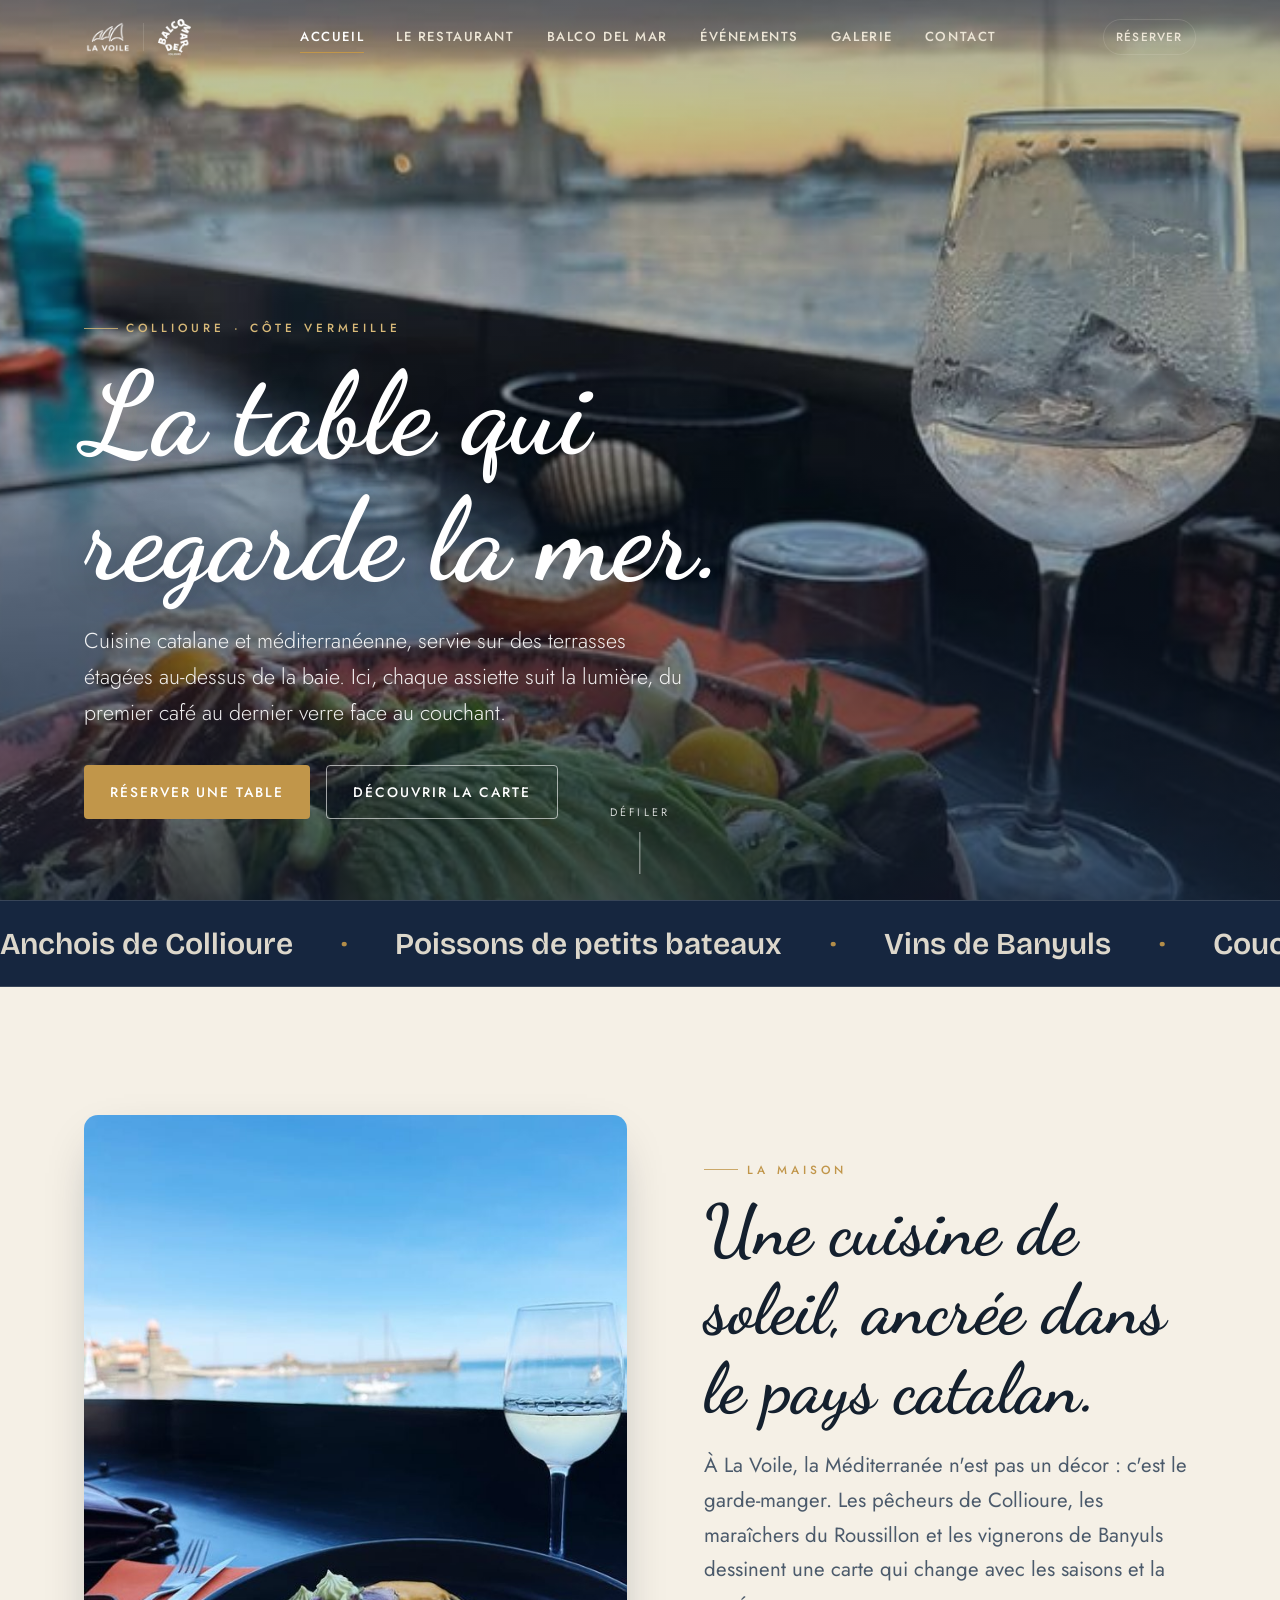
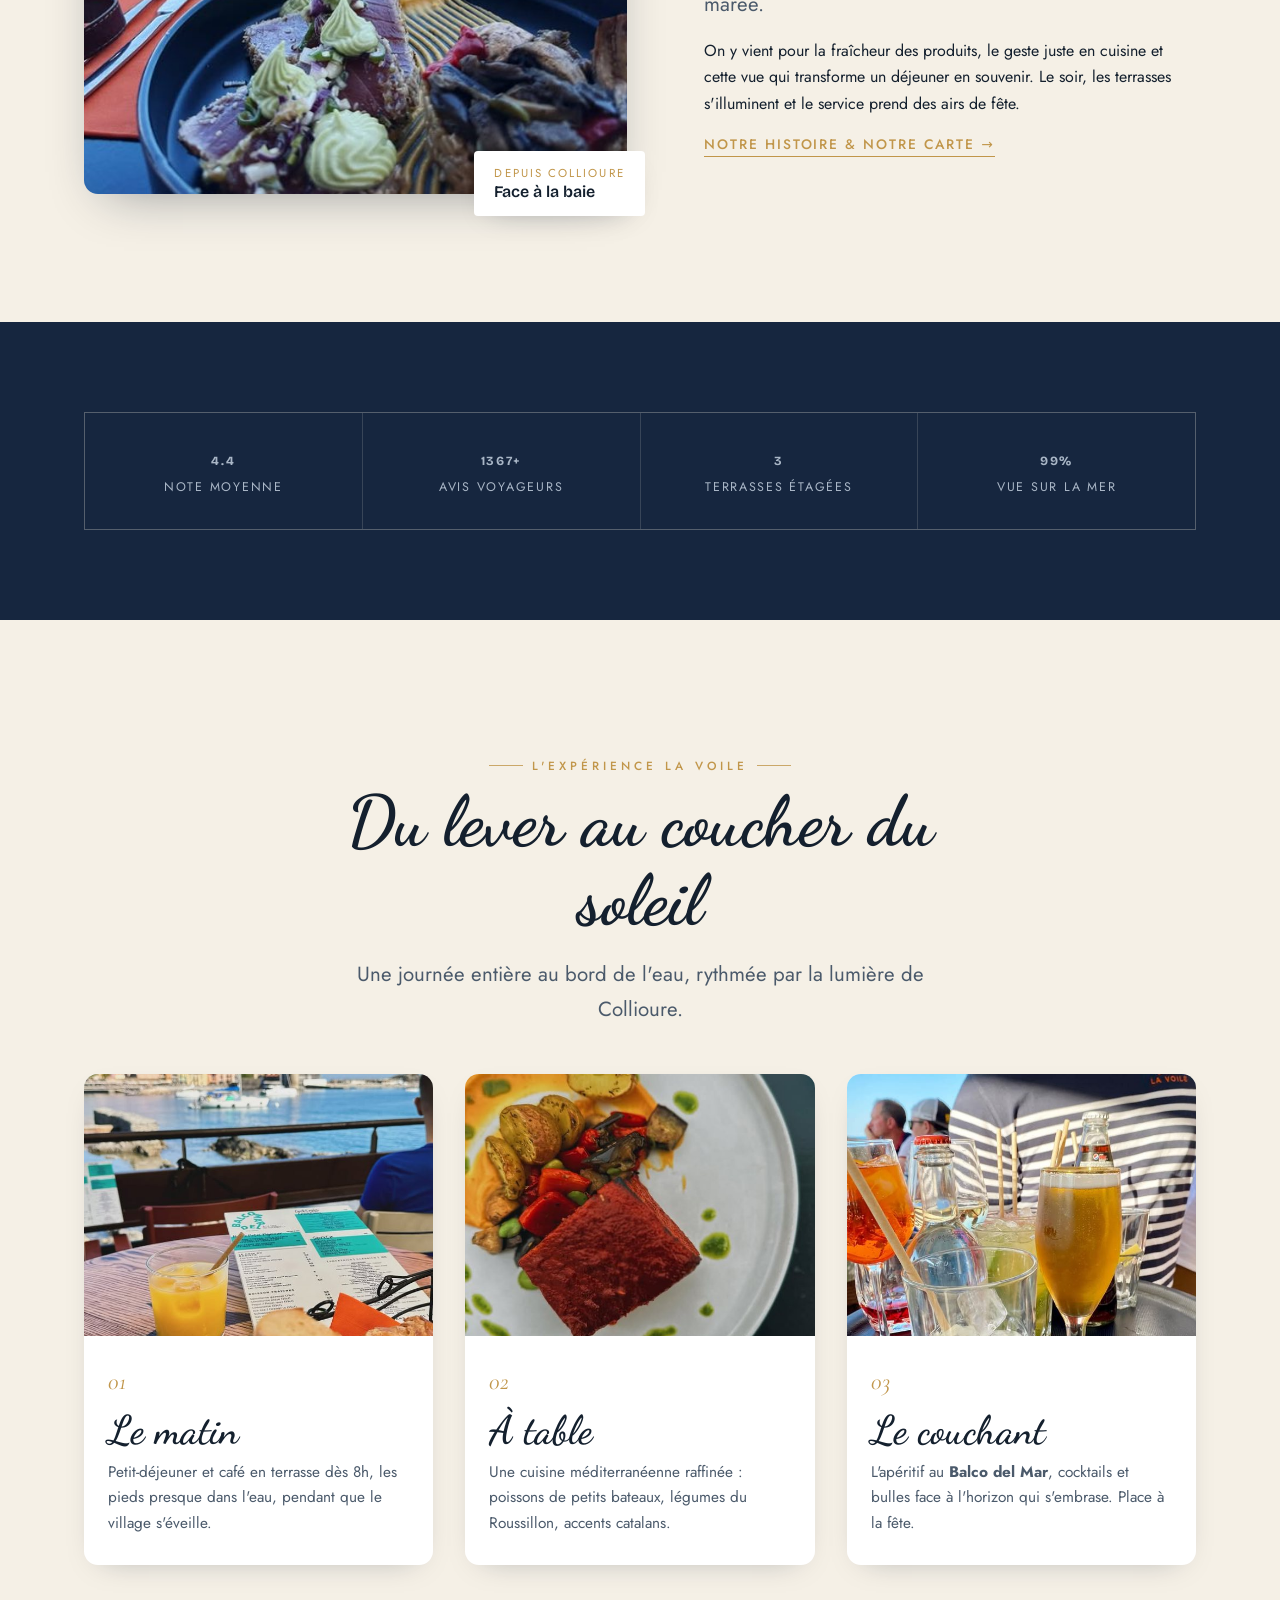
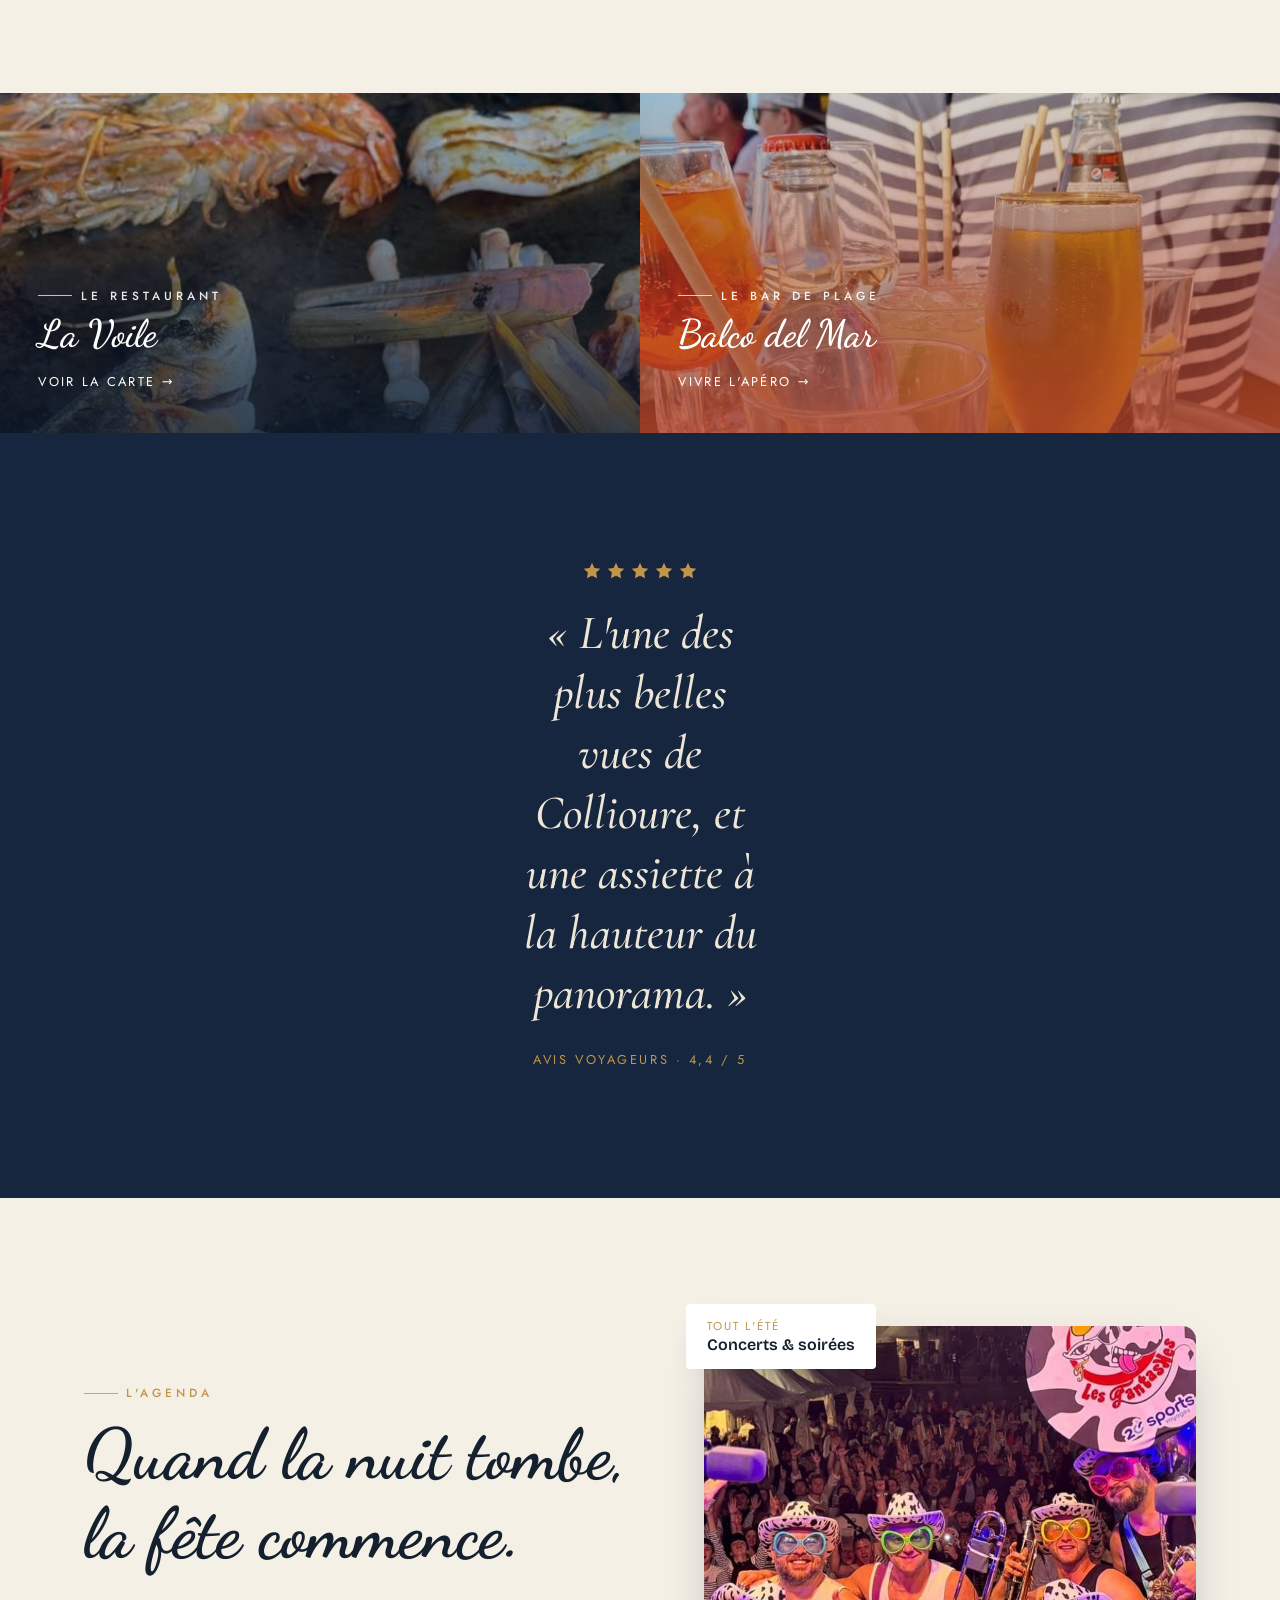
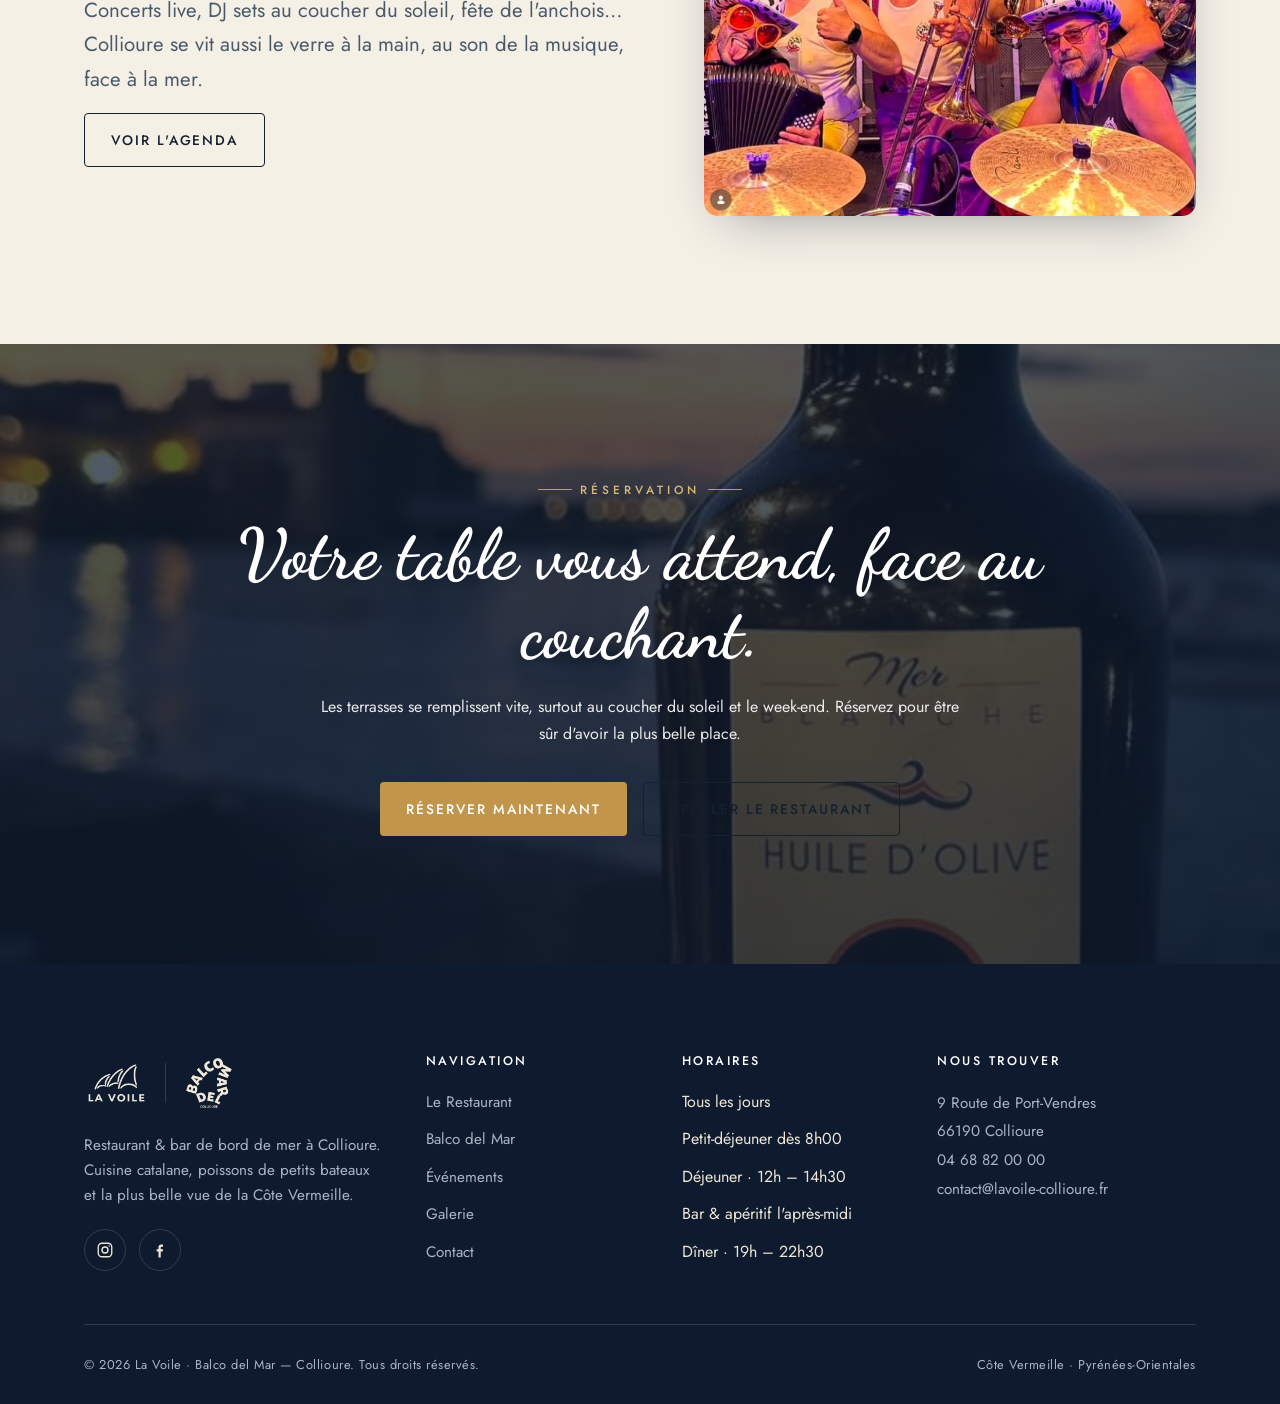
==== commit 88b12f20: "Typo Luckiest Guy pour Balco + logos par page - Police Luckiest Guy (h1/h2/h3) sur la page Balco del" ====
--- a/site/index.html
+++ b/site/index.html
@@ -44,9 +44,11 @@
 <!-- ============ NAVBAR ============ -->
 <header class="nav" id="nav">
   <div class="nav__inner">
-    <a class="nav__brand" href="index.html" aria-label="La Voile — Accueil">
-      <img src="assets/logo/lavoile-white.png" alt="La Voile Collioure">
-    </a>
+    <div class="nav__brand">
+      <a href="index.html" aria-label="La Voile — Accueil"><img src="assets/logo/lavoile-white.png" alt="La Voile Collioure"></a>
+      <span class="brand-sep" aria-hidden="true"></span>
+      <a href="balco-del-mar.html" aria-label="Balco del Mar"><img class="brand-balco" src="assets/logo/balco-white.png" alt="Balco del Mar"></a>
+    </div>
     <nav class="nav__menu" aria-label="Navigation principale">
       <div class="nav__links">
         <a href="index.html" aria-current="page">Accueil</a>
@@ -222,7 +224,11 @@
   <div class="container">
     <div class="footer__top">
       <div class="footer__brand">
-        <img src="assets/logo/lavoile-cream.png" alt="La Voile Collioure">
+        <div class="footer__logos">
+          <img src="assets/logo/lavoile-cream.png" alt="La Voile Collioure">
+          <span class="brand-sep" aria-hidden="true"></span>
+          <img class="balco" src="assets/logo/balco-cream.png" alt="Balco del Mar">
+        </div>
         <p>Restaurant &amp; bar de bord de mer à Collioure. Cuisine catalane, poissons de petits bateaux et la plus belle vue de la Côte Vermeille.</p>
         <div class="footer__social">
           <a href="https://www.instagram.com/lavoilebdm/" target="_blank" rel="noopener" aria-label="Instagram">
--- a/site/assets/css/styles.css
+++ b/site/assets/css/styles.css
@@ -3,7 +3,7 @@
    Système de design partagé — deux univers cohérents
    ===================================================================== */
 
-@import url('https://fonts.googleapis.com/css2?family=Bricolage+Grotesque:opsz,wght@12..96,500;12..96,600;12..96,700&family=Cormorant+Garamond:ital,wght@0,500;0,600;1,500;1,600&family=Dancing+Script:wght@500;600;700&family=Jost:wght@300;400;500;600&family=Kaushan+Script&display=swap');
+@import url('https://fonts.googleapis.com/css2?family=Bricolage+Grotesque:opsz,wght@12..96,500;12..96,600;12..96,700&family=Cormorant+Garamond:ital,wght@0,500;0,600;1,500;1,600&family=Dancing+Script:wght@500;600;700&family=Jost:wght@300;400;500;600&family=Luckiest+Guy&display=swap');
 
 /* ---------- Tokens : LA VOILE (par défaut, restaurant) ---------- */
 :root{
@@ -77,7 +77,7 @@
   --hero-overlay:linear-gradient(180deg,rgba(31,18,36,.22) 0%,rgba(176,67,42,.20) 45%,rgba(31,18,36,.80) 100%);
   --shadow:0 18px 50px -22px rgba(31,18,36,.5);
   --gold:var(--amber);
-  --heading:'Kaushan Script','Segoe Script',cursive; /* titres manuscrits festifs — Balco del Mar */
+  --heading:'Luckiest Guy','Bricolage Grotesque',cursive; /* titres façon enseigne — proche du logo Balco del Mar */
 }
 
 /* ---------- Reset ---------- */
@@ -110,6 +110,11 @@
 h3{font-size:clamp(1.7rem,3.2vw,2.5rem);font-weight:600}
 /* Sous-titres / noms de plats : typo nette pour la lisibilité */
 h4{font-family:var(--display);font-weight:600;letter-spacing:0;line-height:1.25;font-size:1.12rem}
+/* Balco del Mar : titres façon enseigne (Luckiest Guy) — plus large/gras, donc tailles réduites */
+[data-univers="balco"] h1,[data-univers="balco"] h2,[data-univers="balco"] h3{font-weight:400;letter-spacing:.01em;line-height:1.06}
+[data-univers="balco"] h1{font-size:clamp(2.5rem,7vw,5.6rem)}
+[data-univers="balco"] h2{font-size:clamp(1.9rem,4.6vw,3.5rem)}
+[data-univers="balco"] h3{font-size:clamp(1.4rem,2.6vw,2rem)}
 p{max-width:64ch}
 .serif{font-family:var(--serif);font-style:italic;font-weight:500}
 
@@ -165,7 +170,10 @@
 .nav__inner{width:100%;max-width:var(--maxw);margin-inline:auto;padding-inline:var(--gut);
   display:flex;align-items:center;justify-content:space-between;gap:1rem}
 .nav__brand{display:flex;align-items:center;gap:.7rem}
+.nav__brand a{display:inline-flex;align-items:center}
 .nav__brand img{height:34px;width:auto;transition:height .4s var(--ease)}
+.nav__brand .brand-balco{height:42px}
+.brand-sep{width:1px;height:28px;background:var(--line-on-deep);flex:0 0 auto}
 .nav__links{display:flex;align-items:center;gap:2rem}
 .nav__links a{
   font-size:.82rem;letter-spacing:.12em;text-transform:uppercase;font-weight:500;
@@ -187,6 +195,7 @@
 /* état "scrolled" */
 .nav.is-solid{height:64px;background:var(--bg-deep);box-shadow:0 10px 30px -20px rgba(0,0,0,.6)}
 .nav.is-solid .nav__brand img{height:30px}
+.nav.is-solid .nav__brand .brand-balco{height:38px}
 
 /* burger */
 .nav__burger{display:none;width:46px;height:46px;flex-direction:column;justify-content:center;gap:5px;align-items:center}
@@ -411,6 +420,10 @@
 [data-univers="balco"] .footer{background:var(--plum-900)}
 .footer__top{display:grid;grid-template-columns:1.4fr 1fr 1fr 1.2fr;gap:2.5rem;padding-bottom:3rem;border-bottom:1px solid var(--line-on-deep)}
 .footer__brand img{height:52px;margin-bottom:1.2rem}
+.footer__logos{display:flex;align-items:center;gap:1rem;margin-bottom:1.3rem}
+.footer__logos img{height:46px;margin:0}
+.footer__logos .balco{height:58px}
+.footer__logos .brand-sep{height:40px}
 .footer__brand p{color:var(--text-on-deep-soft);font-size:.95rem;max-width:34ch}
 .footer h4{color:#fff;font-family:var(--sans);font-weight:500;font-size:.78rem;letter-spacing:.2em;text-transform:uppercase;margin-bottom:1.2rem}
 .footer ul li{margin-bottom:.7rem}
